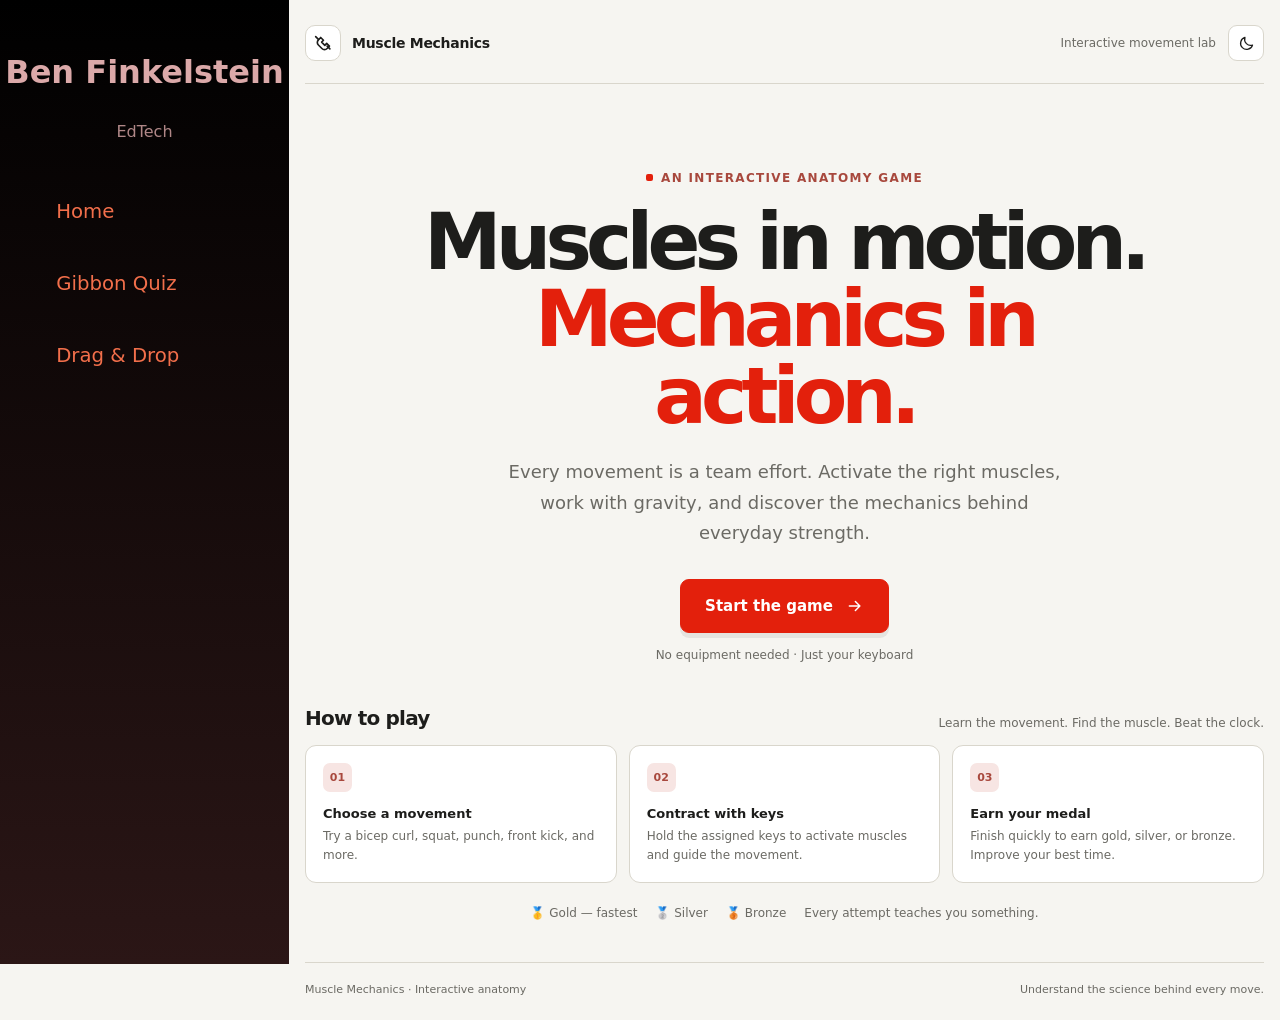
==== index.html @ 247f7fe9 "Added Home Screen" ====
<!doctype html>
<html lang="en" data-theme="light">
<head>
  <meta charset="utf-8">
  <meta name="viewport" content="width=device-width, initial-scale=1, viewport-fit=cover">
  <meta name="theme-color" content="#f6f5f1">
  <title>Muscle Mechanics</title>
  <link rel="stylesheet" href="homepage.css">
  <script src="Sidebar.JS" defer></script>
</head>
<body>
  <div class="shell">
    <header>
      <div class="brand">
        <div class="brand-mark" aria-hidden="true">
          <svg viewBox="0 0 24 24" fill="none"><path d="M7 8.5 9.5 6l3 3-2 2 3.5 3.5 2-2 3 3-2.5 2.5a4 4 0 0 1-5.7 0l-3.8-3.8a4 4 0 0 1 0-5.7Z" stroke="currentColor" stroke-width="1.8" stroke-linejoin="round"/><path d="m4 5 3 3M16.5 15.5l3 3" stroke="currentColor" stroke-width="1.8" stroke-linecap="round"/></svg>
        </div>
        <span>Muscle Mechanics</span>
      </div>
      <div class="header-right">
        <span class="status-text">Interactive movement lab</span>
        <button class="theme-toggle" id="themeToggle" aria-label="Toggle dark mode" title="Toggle dark mode">
          <svg viewBox="0 0 24 24" fill="none" aria-hidden="true"><path d="M20.5 14.2A8.5 8.5 0 0 1 9.8 3.5 8.6 8.6 0 1 0 20.5 14.2Z" stroke="currentColor" stroke-width="1.8" stroke-linecap="round" stroke-linejoin="round"/></svg>
        </button>
      </div>
    </header>

    <main>
      <section class="hero">
        <p class="eyebrow">An interactive anatomy game</p>
        <h1>Muscles in motion.<br><span>Mechanics in action.</span></h1>
        <p class="lead">Every movement is a team effort. Activate the right muscles, work with gravity, and discover the mechanics behind everyday strength.</p>
        <div class="cta-wrap">
          <!-- Update game.html if your existing game file has a different name. -->
          <a class="start" href="game.html">Start the game
            <svg viewBox="0 0 24 24" fill="none" aria-hidden="true"><path d="M4.5 12h14m-6-6 6 6-6 6" stroke="currentColor" stroke-width="2" stroke-linecap="round" stroke-linejoin="round"/></svg>
          </a>
        </div>
        <p class="microcopy">No equipment needed · Just your keyboard</p>
      </section>

      <section class="how">
        <div class="section-heading">
          <h2>How to play</h2>
          <p>Learn the movement. Find the muscle. Beat the clock.</p>
        </div>
        <div class="steps">
          <article class="step"><span class="num">01</span><h3>Choose a movement</h3><p>Try a bicep curl, squat, punch, front kick, and more.</p></article>
          <article class="step"><span class="num">02</span><h3>Contract with keys</h3><p>Hold the assigned keys to activate muscles and guide the movement.</p></article>
          <article class="step"><span class="num">03</span><h3>Earn your medal</h3><p>Finish quickly to earn gold, silver, or bronze. Improve your best time.</p></article>
        </div>
        <p class="medal-note"><span>🥇 Gold — fastest</span><span>🥈 Silver</span><span>🥉 Bronze</span><span>Every attempt teaches you something.</span></p>
      </section>
    </main>

    <footer>
      <span>Muscle Mechanics · Interactive anatomy</span>
      <span>Understand the science behind every move.</span>
    </footer>
  </div>
  <script>
    const toggle = document.getElementById('themeToggle');
    toggle.addEventListener('click', () => {
      const isDark = document.documentElement.dataset.theme !== 'dark';
      document.documentElement.dataset.theme = isDark ? 'dark' : 'light';
      document.querySelector('meta[name="theme-color"]').content = isDark ? '#161614' : '#f6f5f1';
    });
  </script>
</body>
</html>
---- homepage.css ----
:root {
      --bg: #f6f5f1;
      --fg: #1d1d1b;
      --mut: #6b6a64;
      --card: #fff;
      --line: #d9d6cc;
      --mus: #d98b80;
      --musd: #a8483d;
      --act: #e3200c;
      --ok: #2f9e5b;
      --floor: #ece9df;
      color-scheme: light;
    }
    @media (prefers-color-scheme: dark) {
      :root:not([data-theme="light"]) {
        --bg: #161614; --fg: #eeece6; --mut: #9a978c;
        --card: #222220; --line: #383632; --mus: #a85a50;
        --musd: #6e2a22; --act: #ff4a33; --ok: #4cc77f;
        --floor: #2b2a27; color-scheme: dark;
      }
    }
    :root[data-theme="dark"] {
      --bg: #161614; --fg: #eeece6; --mut: #9a978c;
      --card: #222220; --line: #383632; --mus: #a85a50;
      --musd: #6e2a22; --act: #ff4a33; --ok: #4cc77f;
      --floor: #2b2a27; color-scheme: dark;
    }
    * { box-sizing: border-box; }
    html { min-height: 100%; background: var(--bg); }
    body {
      margin: 0; min-height: 100vh; background: var(--bg); color: var(--fg);
      font-family: system-ui, -apple-system, "Segoe UI", sans-serif;
      padding: env(safe-area-inset-top, 0px) 0 env(safe-area-inset-bottom, 0px);
      transition: background .2s, color .2s;
    }
    a { color: inherit; }
    .shell { width: min(100% - 32px, 1040px); margin: 0 auto; }
    header {
      display: flex; align-items: center; justify-content: space-between;
      gap: 16px; padding: 25px 0 22px; border-bottom: 1px solid var(--line);
    }
    .brand { display: flex; align-items: center; gap: 11px; font-size: 14px; font-weight: 750; letter-spacing: -.02em; }
    .brand-mark {
      display: grid; place-items: center; width: 36px; height: 36px;
      border: 1px solid var(--line); border-radius: 10px; background: var(--card);
    }
    .brand-mark svg { width: 22px; height: 22px; }
    .header-right { display: flex; align-items: center; gap: 12px; color: var(--mut); font-size: 12px; }
    .theme-toggle {
      display: grid; place-items: center; width: 36px; height: 36px; padding: 0;
      border: 1px solid var(--line); border-radius: 9px; background: var(--card); color: var(--fg);
    }
    .theme-toggle svg { width: 17px; height: 17px; }
    main { padding: clamp(36px, 7vw, 82px) 0 42px; }
    .hero { text-align: center; max-width: 740px; margin: 0 auto; }
    .eyebrow {
      display: inline-flex; align-items: center; gap: 8px; margin: 0 0 19px;
      color: var(--musd); font-size: 12px; font-weight: 750; letter-spacing: .11em; text-transform: uppercase;
    }
    .eyebrow::before { content: ""; width: 7px; height: 7px; border-radius: 2px; background: var(--act); }
    h1 { margin: 0; font-size: clamp(42px, 8vw, 78px); line-height: .99; letter-spacing: -.075em; font-weight: 820; }
    h1 span { color: var(--act); }
    .lead { max-width: 555px; margin: 22px auto 0; color: var(--mut); font-size: clamp(15px, 2vw, 18px); line-height: 1.7; }
    .cta-wrap { display: flex; justify-content: center; margin: 30px 0 15px; }
    .start {
      display: inline-flex; justify-content: center; align-items: center; gap: 13px;
      min-height: 54px; padding: 0 24px; border: 1px solid var(--act); border-radius: 9px;
      background: var(--act); color: #fff; font: inherit; font-size: 15px; font-weight: 700;
      text-decoration: none; box-shadow: 0 5px 0 rgba(29,29,27,.08);
      transition: transform .16s ease, background .16s ease, box-shadow .16s ease;
    }
    .start:hover { transform: translateY(-2px); box-shadow: 0 8px 0 rgba(29,29,27,.08); }
    .start:active { transform: translateY(0); }
    .start:focus-visible, button:focus-visible { outline: 3px solid var(--ok); outline-offset: 3px; }
    .start svg { width: 18px; height: 18px; }
    .microcopy { margin: 0; color: var(--mut); font-size: 12px; }
    .how { margin: 44px auto 0; }
    .section-heading { display: flex; align-items: end; justify-content: space-between; gap: 16px; margin-bottom: 15px; }
    .section-heading h2 { margin: 0; font-size: 20px; letter-spacing: -.04em; }
    .section-heading p { margin: 0; color: var(--mut); font-size: 12px; }
    .steps { display: grid; grid-template-columns: repeat(3, 1fr); gap: 12px; }
    .step { padding: 17px; border: 1px solid var(--line); border-radius: 11px; background: var(--card); }
    .num { display: grid; place-items: center; width: 29px; height: 29px; margin-bottom: 14px; border-radius: 7px; background: color-mix(in srgb, var(--mus) 22%, var(--card)); color: var(--musd); font-size: 11px; font-weight: 800; }
    .step h3 { margin: 0 0 6px; font-size: 13px; }
    .step p { margin: 0; color: var(--mut); font-size: 12px; line-height: 1.6; }
    .medal-note { display: flex; justify-content: center; flex-wrap: wrap; gap: 9px 18px; margin: 23px 0 0; color: var(--mut); font-size: 12px; }
    footer { display: flex; justify-content: space-between; gap: 12px; padding: 20px 0 24px; border-top: 1px solid var(--line); color: var(--mut); font-size: 11px; }
    @media (max-width: 600px) {
      .shell { width: min(100% - 24px, 1040px); }
      header { padding: 16px 0; }
      .header-right .status-text { display: none; }
      main { padding-top: 44px; }
      .steps { grid-template-columns: 1fr; }
      .step { display: grid; grid-template-columns: 29px 1fr; column-gap: 12px; padding: 13px; }
      .num { grid-row: span 2; margin: 0; }
      .step h3 { align-self: end; }
      .section-heading { align-items: start; flex-direction: column; gap: 5px; }
      footer { flex-direction: column; align-items: center; text-align: center; }
    }
    @media (prefers-reduced-motion: reduce) { *, *::before, *::after { transition: none !important; } }
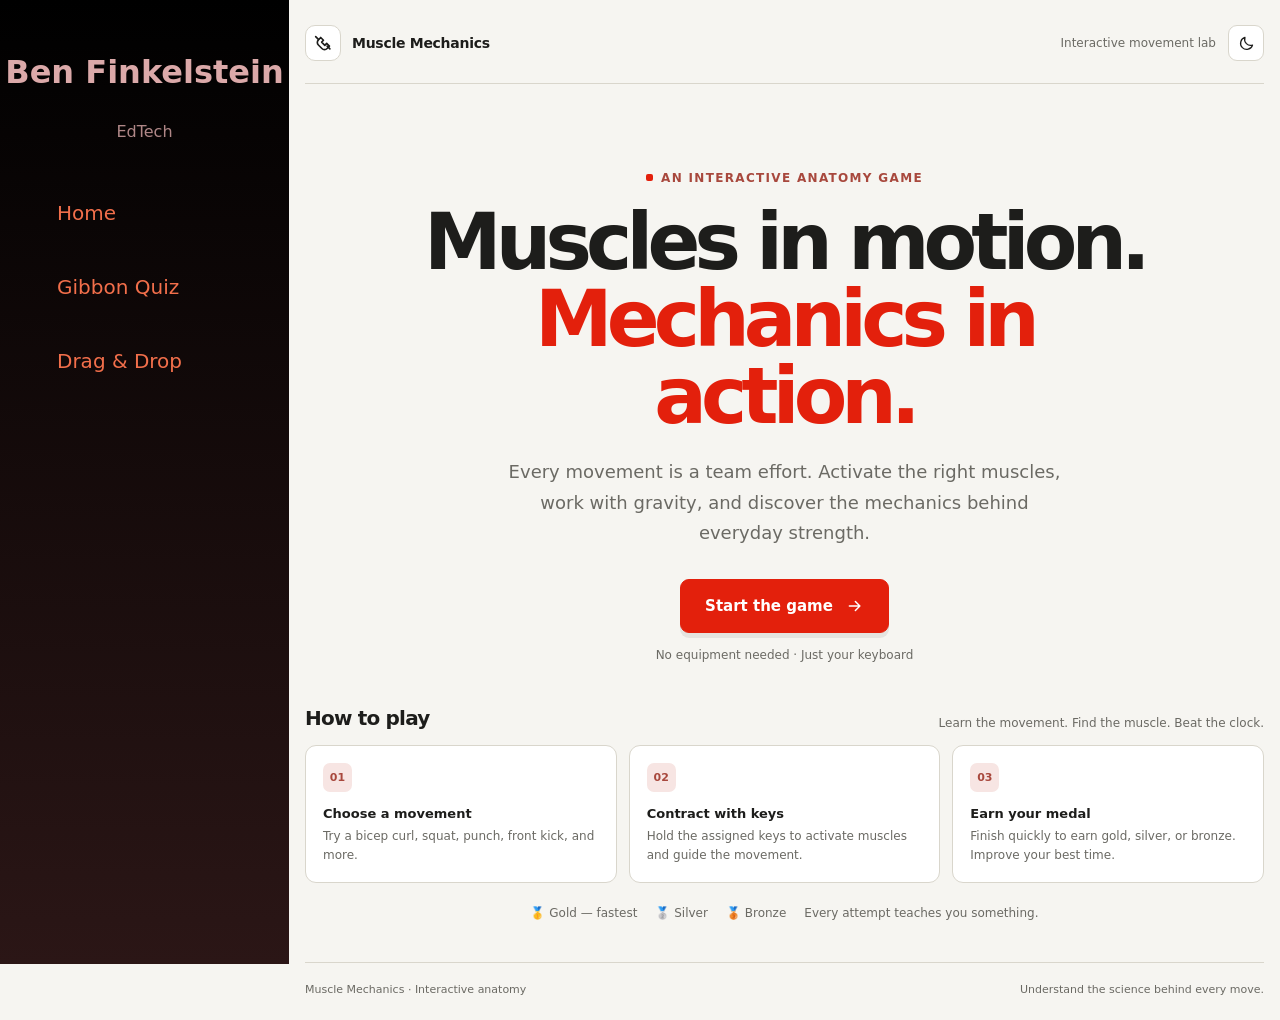
==== commit 9aa5abe8: "Pointed start button to the actual game lmao" ====
--- a/index.html
+++ b/index.html
@@ -32,7 +32,7 @@
         <p class="lead">Every movement is a team effort. Activate the right muscles, work with gravity, and discover the mechanics behind everyday strength.</p>
         <div class="cta-wrap">
           <!-- Update game.html if your existing game file has a different name. -->
-          <a class="start" href="game.html">Start the game
+          <a class="start" href="musclegame.html">Start the game
             <svg viewBox="0 0 24 24" fill="none" aria-hidden="true"><path d="M4.5 12h14m-6-6 6 6-6 6" stroke="currentColor" stroke-width="2" stroke-linecap="round" stroke-linejoin="round"/></svg>
           </a>
         </div>
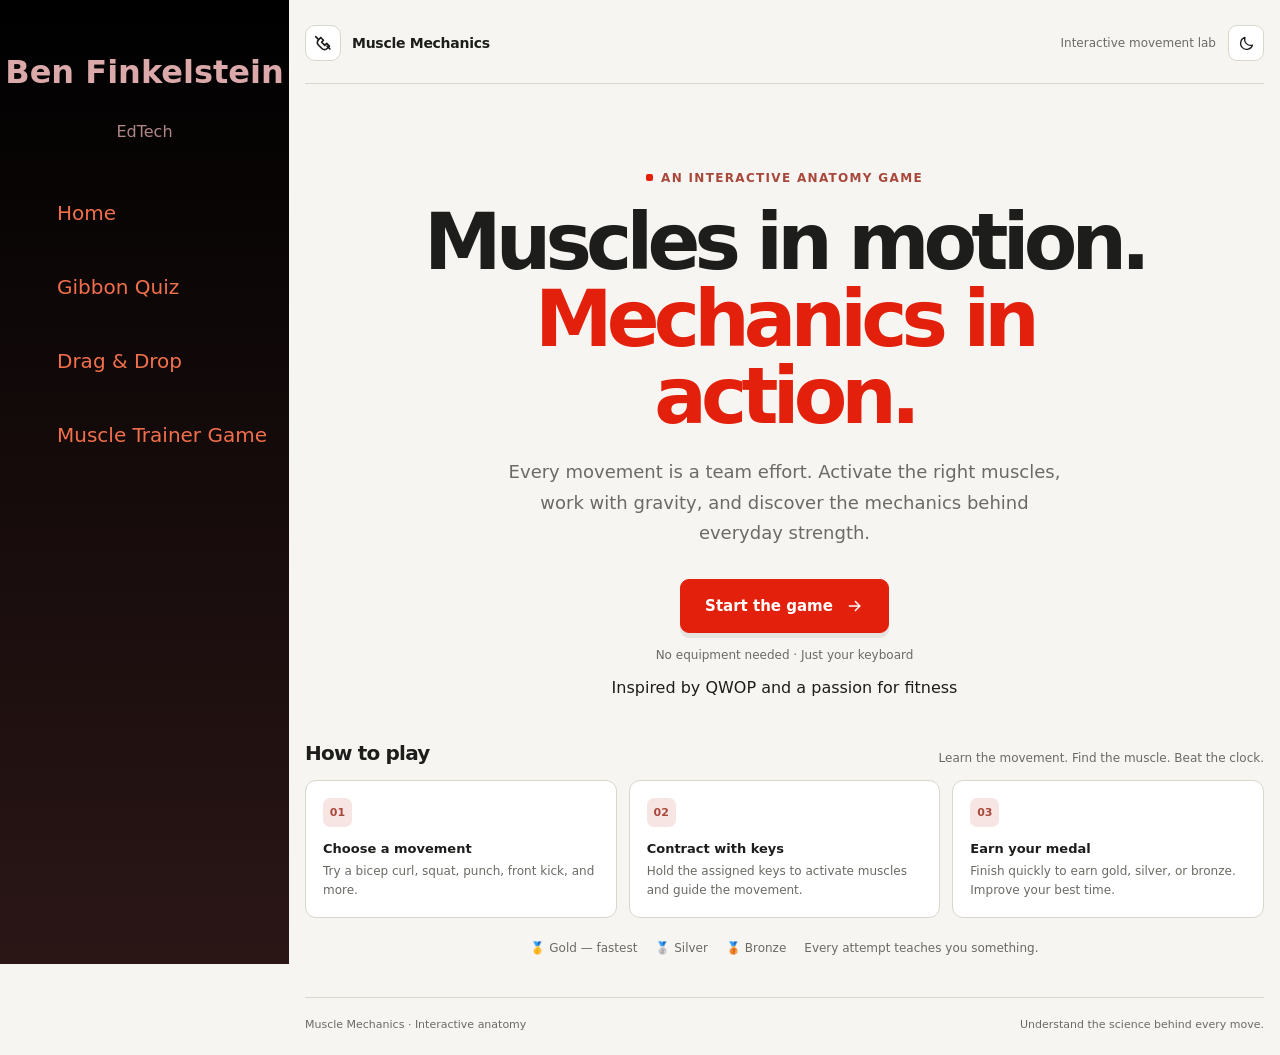
==== commit 0a2bc664: "Added inspiration tag" ====
--- a/index.html
+++ b/index.html
@@ -31,12 +31,12 @@
         <h1>Muscles in motion.<br><span>Mechanics in action.</span></h1>
         <p class="lead">Every movement is a team effort. Activate the right muscles, work with gravity, and discover the mechanics behind everyday strength.</p>
         <div class="cta-wrap">
-          <!-- Update game.html if your existing game file has a different name. -->
           <a class="start" href="musclegame.html">Start the game
             <svg viewBox="0 0 24 24" fill="none" aria-hidden="true"><path d="M4.5 12h14m-6-6 6 6-6 6" stroke="currentColor" stroke-width="2" stroke-linecap="round" stroke-linejoin="round"/></svg>
           </a>
         </div>
         <p class="microcopy">No equipment needed · Just your keyboard</p>
+        <p class="inspired">Inspired by QWOP and a passion for fitness</p>
       </section>
 
       <section class="how">
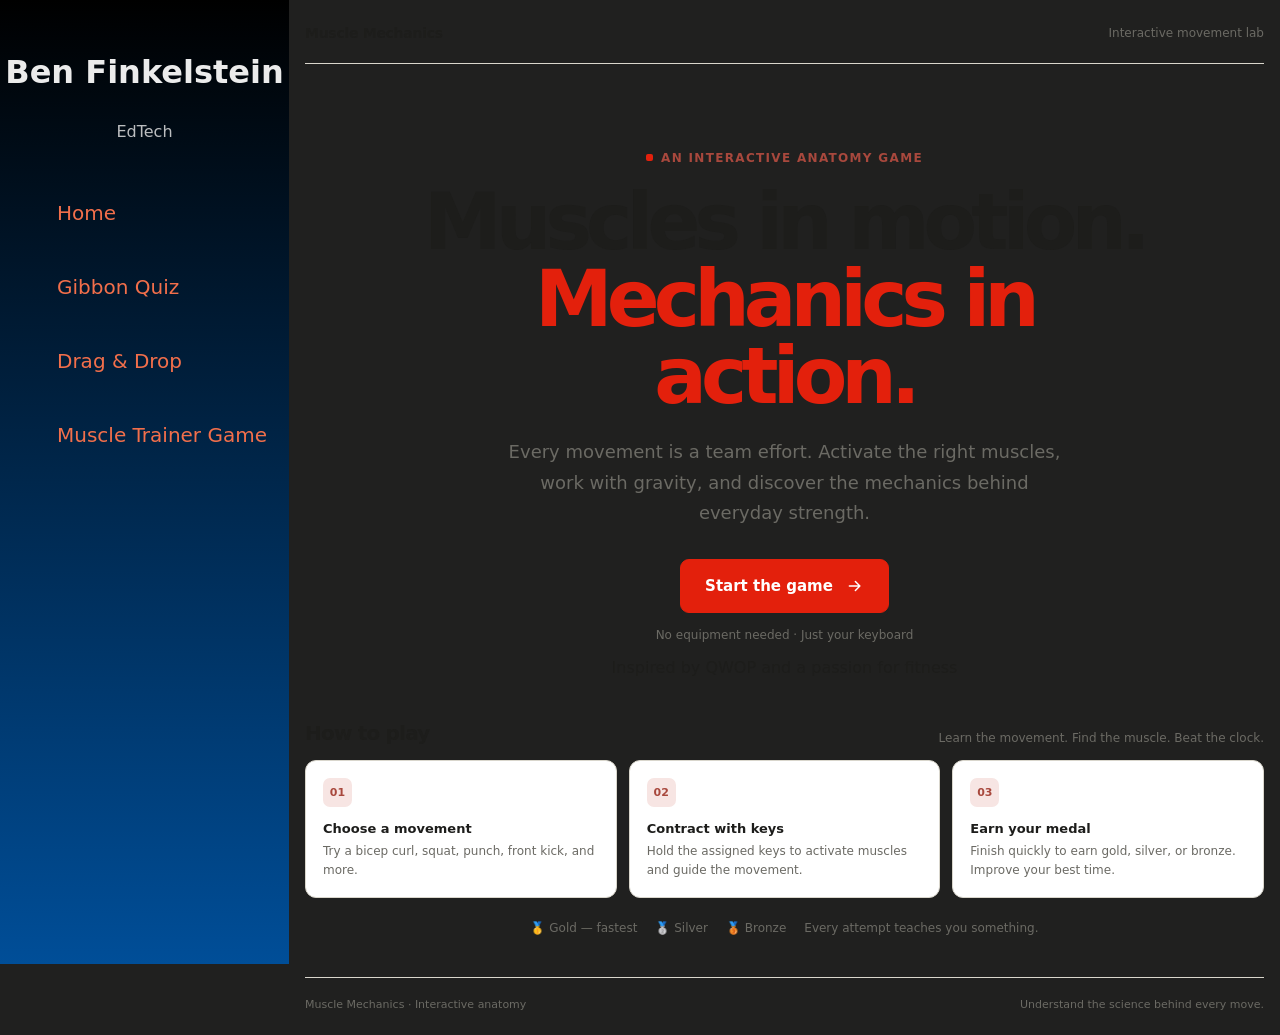
==== commit 43917abf: "Removed Dark mode toggle" ====
--- a/index.html
+++ b/index.html
@@ -12,16 +12,13 @@
   <div class="shell">
     <header>
       <div class="brand">
-        <div class="brand-mark" aria-hidden="true">
-          <svg viewBox="0 0 24 24" fill="none"><path d="M7 8.5 9.5 6l3 3-2 2 3.5 3.5 2-2 3 3-2.5 2.5a4 4 0 0 1-5.7 0l-3.8-3.8a4 4 0 0 1 0-5.7Z" stroke="currentColor" stroke-width="1.8" stroke-linejoin="round"/><path d="m4 5 3 3M16.5 15.5l3 3" stroke="currentColor" stroke-width="1.8" stroke-linecap="round"/></svg>
-        </div>
         <span>Muscle Mechanics</span>
       </div>
       <div class="header-right">
         <span class="status-text">Interactive movement lab</span>
-        <button class="theme-toggle" id="themeToggle" aria-label="Toggle dark mode" title="Toggle dark mode">
+        <!--<button class="theme-toggle" id="themeToggle" aria-label="Toggle dark mode" title="Toggle dark mode">
           <svg viewBox="0 0 24 24" fill="none" aria-hidden="true"><path d="M20.5 14.2A8.5 8.5 0 0 1 9.8 3.5 8.6 8.6 0 1 0 20.5 14.2Z" stroke="currentColor" stroke-width="1.8" stroke-linecap="round" stroke-linejoin="round"/></svg>
-        </button>
+        </button> -->
       </div>
     </header>
 
@@ -58,13 +55,13 @@
       <span>Understand the science behind every move.</span>
     </footer>
   </div>
-  <script>
+  <!-- <script>
     const toggle = document.getElementById('themeToggle');
     toggle.addEventListener('click', () => {
       const isDark = document.documentElement.dataset.theme !== 'dark';
       document.documentElement.dataset.theme = isDark ? 'dark' : 'light';
       document.querySelector('meta[name="theme-color"]').content = isDark ? '#161614' : '#f6f5f1';
     });
-  </script>
+  </script>-->
 </body>
 </html>
--- a/homepage.css
+++ b/homepage.css
@@ -1,5 +1,5 @@
     :root {
-      --bg: #f6f5f1;
+      --bg: #20201f;
       --fg: #1d1d1b;
       --mut: #6b6a64;
       --card: #fff;
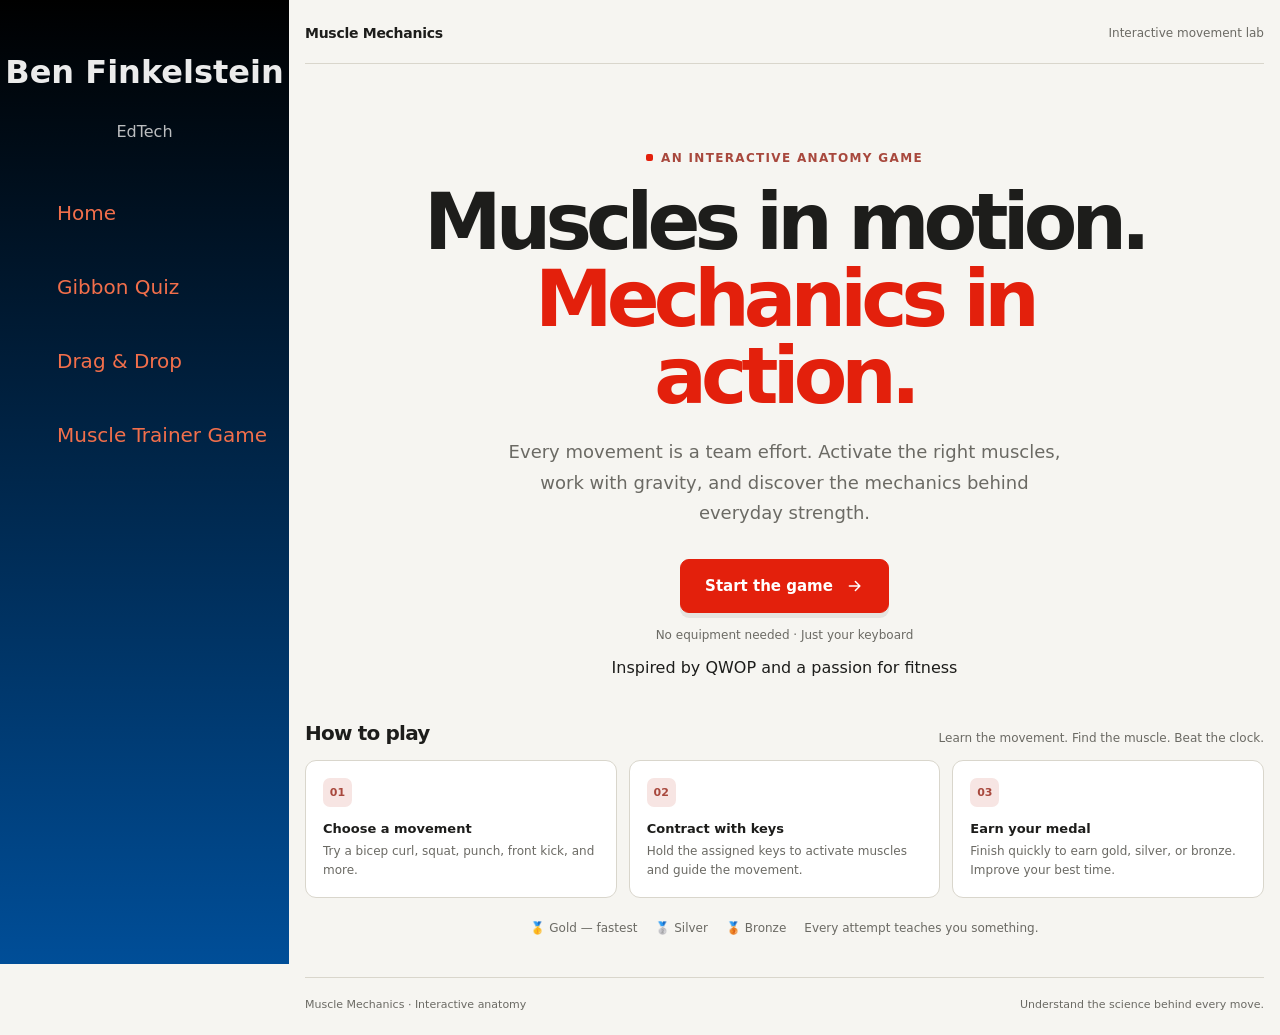
==== commit c0907a44: "Restored Dark mode toggle" ====
--- a/index.html
+++ b/index.html
@@ -55,13 +55,13 @@
       <span>Understand the science behind every move.</span>
     </footer>
   </div>
-  <!-- <script>
+  <script>
     const toggle = document.getElementById('themeToggle');
     toggle.addEventListener('click', () => {
       const isDark = document.documentElement.dataset.theme !== 'dark';
       document.documentElement.dataset.theme = isDark ? 'dark' : 'light';
       document.querySelector('meta[name="theme-color"]').content = isDark ? '#161614' : '#f6f5f1';
     });
-  </script>-->
+  </script>
 </body>
 </html>
--- a/homepage.css
+++ b/homepage.css
@@ -1,5 +1,5 @@
     :root {
-      --bg: #20201f;
+      --bg: #f6f5f1;
       --fg: #1d1d1b;
       --mut: #6b6a64;
       --card: #fff;
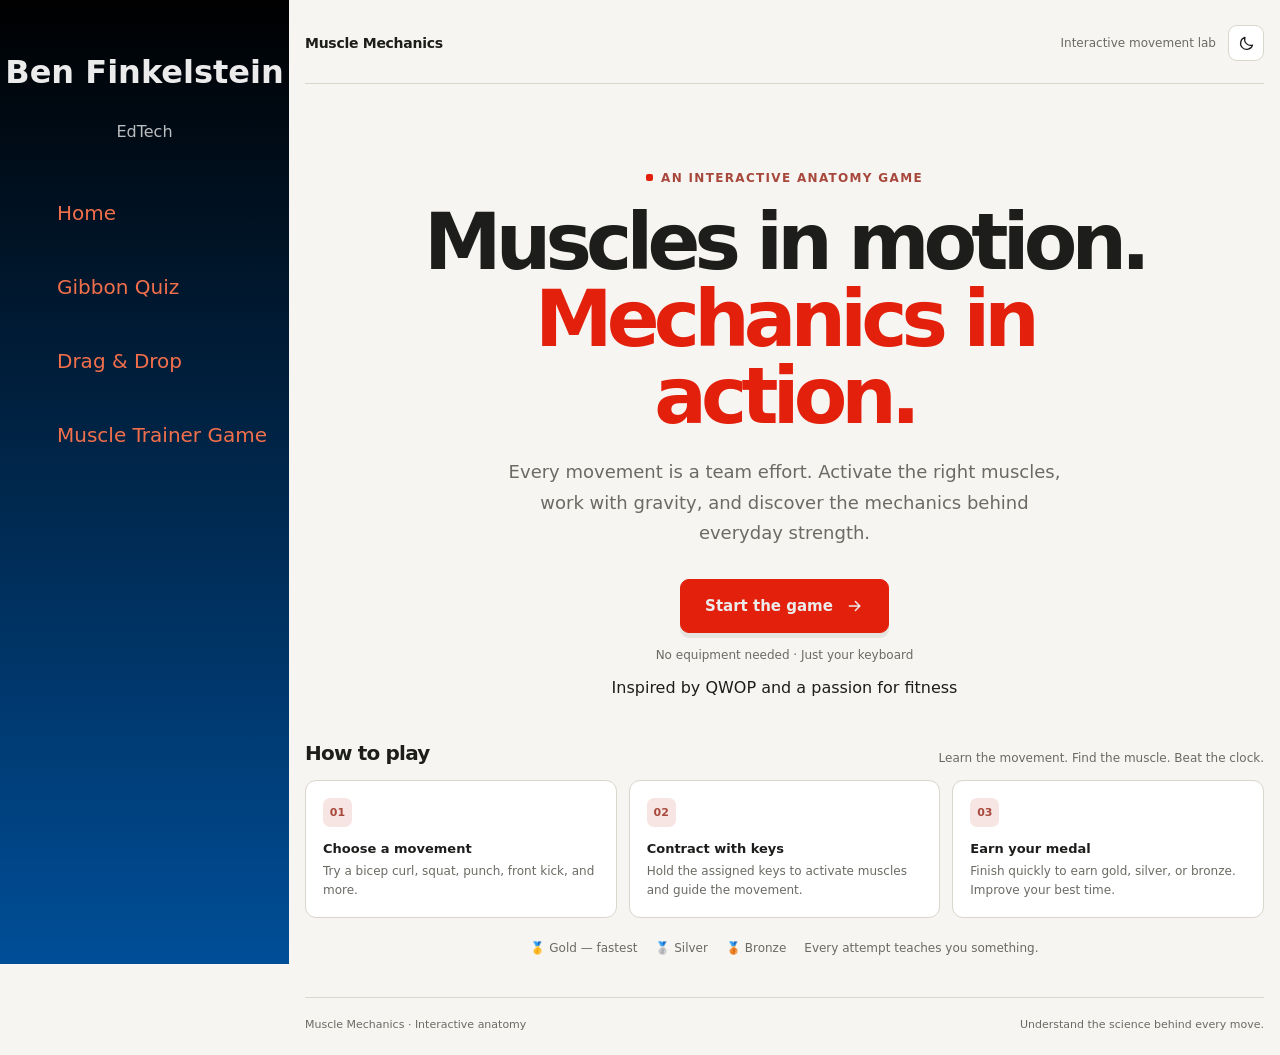
==== commit 082ae34d: "Actually restored dark mode this time." ====
--- a/index.html
+++ b/index.html
@@ -16,9 +16,9 @@
       </div>
       <div class="header-right">
         <span class="status-text">Interactive movement lab</span>
-        <!--<button class="theme-toggle" id="themeToggle" aria-label="Toggle dark mode" title="Toggle dark mode">
+        <button class="theme-toggle" id="themeToggle" aria-label="Toggle dark mode" title="Toggle dark mode">
           <svg viewBox="0 0 24 24" fill="none" aria-hidden="true"><path d="M20.5 14.2A8.5 8.5 0 0 1 9.8 3.5 8.6 8.6 0 1 0 20.5 14.2Z" stroke="currentColor" stroke-width="1.8" stroke-linecap="round" stroke-linejoin="round"/></svg>
-        </button> -->
+        </button>
       </div>
     </header>
 
--- a/homepage.css
+++ b/homepage.css
@@ -44,7 +44,6 @@
       display: grid; place-items: center; width: 36px; height: 36px;
       border: 1px solid var(--line); border-radius: 10px; background: var(--card);
     }
-    .brand-mark svg { width: 22px; height: 22px; }
     .header-right { display: flex; align-items: center; gap: 12px; color: var(--mut); font-size: 12px; }
     .theme-toggle {
       display: grid; place-items: center; width: 36px; height: 36px; padding: 0;
@@ -65,7 +64,7 @@
     .start {
       display: inline-flex; justify-content: center; align-items: center; gap: 13px;
       min-height: 54px; padding: 0 24px; border: 1px solid var(--act); border-radius: 9px;
-      background: var(--act); color: #fff; font: inherit; font-size: 15px; font-weight: 700;
+      background: var(--act); color: #EBEBEB; font: inherit; font-size: 15px; font-weight: 700;
       text-decoration: none; box-shadow: 0 5px 0 rgba(29,29,27,.08);
       transition: transform .16s ease, background .16s ease, box-shadow .16s ease;
     }
